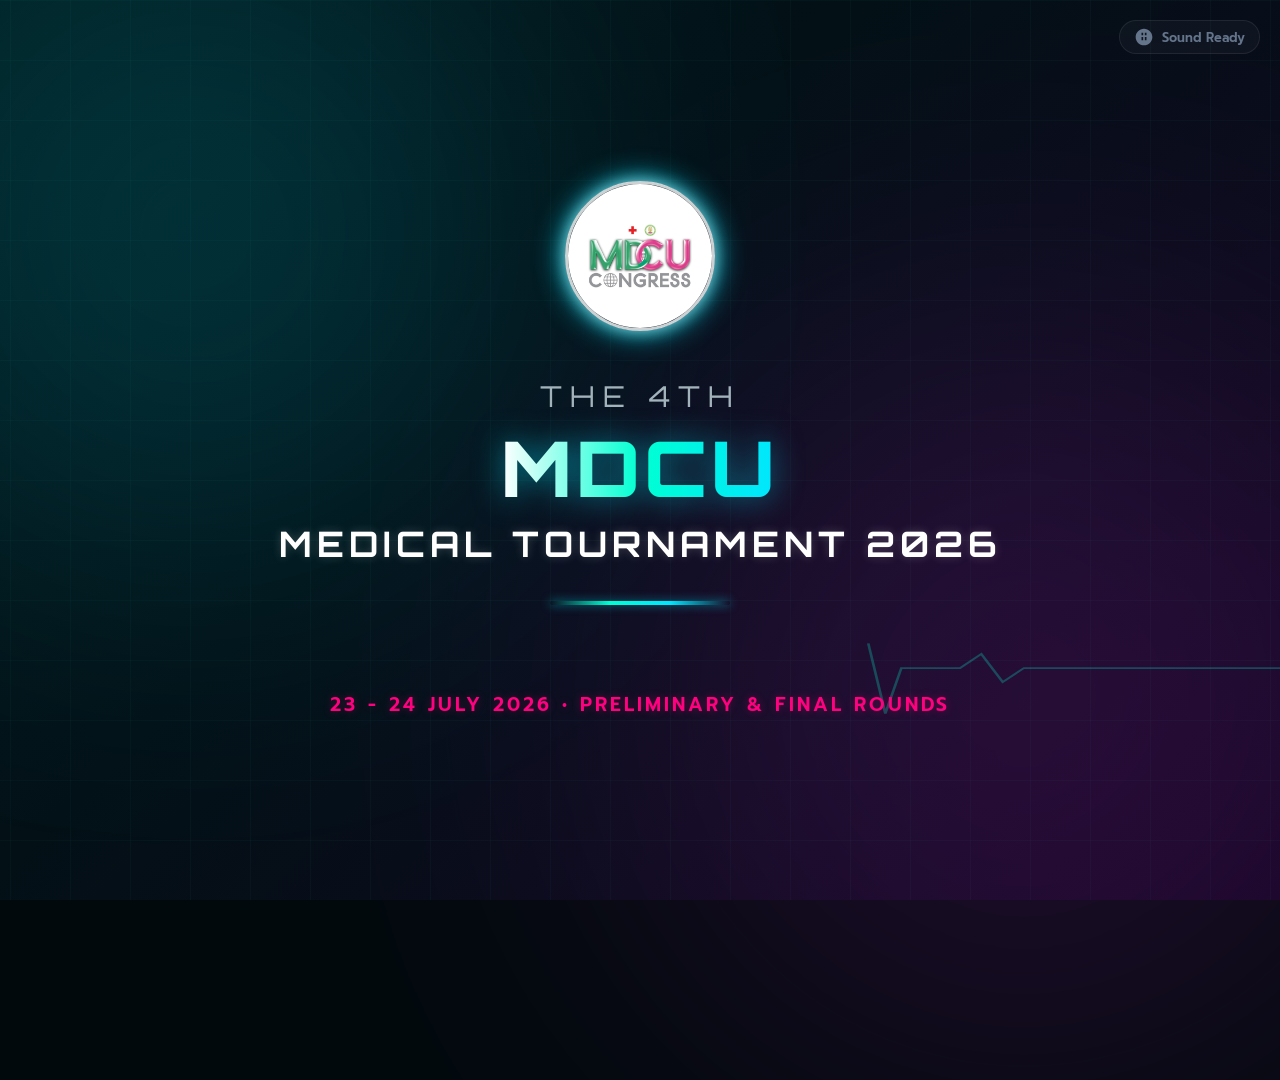
==== index.html @ 6e954a6b "feat: initial commit for MDCU Medical Tournament 2026 application - Added main application logic in " ====
<!DOCTYPE html>
<html lang="en">
<head>
  <meta charset="UTF-8">
  <meta name="viewport" content="width=device-width, initial-scale=1.0">
  <title>MDCU Medical Tournament 2026</title>
  <link rel="preconnect" href="https://fonts.googleapis.com">
  <link rel="preconnect" href="https://fonts.gstatic.com" crossorigin>
  <!-- Orbitron for futuristic numbers/headers, Prompt for clean readable Latin & Thai text -->
  <link href="https://fonts.googleapis.com/css2?family=Orbitron:wght@400;700;900&family=Prompt:wght@300;400;600;800&display=swap" rel="stylesheet">
  <link rel="stylesheet" href="styles.css">
</head>
<body>

  <!-- Background Decorative Grid and Glowing Orbs -->
  <div class="bg-decorations">
    <div class="grid-overlay"></div>
    <div class="glow-orb orb-cyan"></div>
    <div class="glow-orb orb-purple"></div>
  </div>

  <!-- SVG Heartbeat Line (ECG) Overlay -->
  <div class="heartbeat-container">
    <svg viewBox="0 0 1200 200" class="heartbeat-svg" preserveAspectRatio="none">
      <path class="heartbeat-path" d="M 0,100 L 300,100 L 320,80 L 340,120 L 360,100 L 400,100 L 410,30 L 430,170 L 450,100 L 500,100 L 510,85 L 520,115 L 530,100 L 800,100 L 810,40 L 830,165 L 845,100 L 900,100 L 920,80 L 940,120 L 960,100 L 1200,100" />
    </svg>
  </div>

  <!-- Main Views Container -->
  <main id="app-container">

    <!-- VIEW 1: HOMEPAGE -->
    <section id="view-home" class="view active">
      <div class="home-content">
        <div class="logo-wrapper">
          <img src="assets/images/congresslogo.jpg" alt="MDCU Congress Logo" class="congress-logo">
        </div>
        <h1 class="tournament-title">
          <span class="prefix">THE 4th</span>
          <span class="highlight">MDCU</span>
          <span class="suffix">MEDICAL TOURNAMENT 2026</span>
        </h1>
        <div class="pulse-line"></div>
        <p class="tournament-details">23 - 24 JULY 2026 • PRELIMINARY & FINAL ROUNDS</p>
      </div>
    </section>

    <!-- VIEW 2: COUNTDOWN TIMER -->
    <section id="view-countdown" class="view">
      <div class="countdown-content">
        <h2 class="view-header">PRELIMINARY ROUND</h2>
        <h3 class="view-subheader">TIME REMAINING</h3>
        
        <div class="timer-display-container">
          <!-- Circular Progress Ring -->
          <svg class="progress-ring" width="400" height="400">
            <circle class="progress-ring-bg" stroke="rgba(255, 255, 255, 0.08)" stroke-width="12" fill="rgba(2, 8, 14, 0.25)" r="180" cx="200" cy="200" />
            <circle class="progress-ring-bar" stroke="url(#cyan-gradient)" stroke-width="16" stroke-linecap="round" fill="transparent" r="180" cx="200" cy="200" />
            <defs>
              <linearGradient id="cyan-gradient" x1="0%" y1="0%" x2="100%" y2="100%">
                <stop offset="0%" stop-color="#00ffd2" />
                <stop offset="100%" stop-color="#00e5ff" />
              </linearGradient>
            </defs>
          </svg>
          <!-- Big Numbers -->
          <div class="timer-digits" id="timer-digits">15</div>
        </div>

        <div class="timer-status" id="timer-status">READY</div>
      </div>
    </section>

    <!-- VIEW 3: SCOREBOARD -->
    <section id="view-scoreboard" class="view">
      <div class="scoreboard-content">
        <h2 class="view-header">PRELIMINARY ROUND</h2>
        <h3 class="view-subheader">LEADERBOARD STANDINGS</h3>
        
        <div class="scoreboard-table-container">
          <table class="scoreboard-table">
            <thead>
              <tr>
                <th class="col-rank">Rank</th>
                <th class="col-team">Team Name</th>
                <th class="col-score">Score</th>
              </tr>
            </thead>
            <tbody id="scoreboard-rows">
              <!-- Dynamically populated rows -->
            </tbody>
          </table>
        </div>
        
        <div class="scoreboard-footer">
          <span class="live-indicator"><span class="live-dot"></span> Live Sheet Data</span>
          <span class="refresh-time" id="last-updated">Last updated: Just now</span>
        </div>
      </div>
    </section>

  </main>

  <!-- Interactive Audio Feedback Indicator (subtle visual indicator for Web Audio initialization) -->
  <div id="audio-indicator" class="audio-indicator-muted" title="Click to enable sound if blocked by browser">
    <svg viewBox="0 0 24 24" width="20" height="20" fill="currentColor">
      <path d="M12 2C6.48 2 2 6.48 2 12s4.48 10 10 10 10-4.48 10-10S17.52 2 12 2zm-1 14H9v-4h2v4zm0-6H9V7h2v3zm4 6h-2v-4h2v4zm0-6h-2V7h2v3z"/>
    </svg>
    <span>Sound Ready</span>
  </div>



  <script src="app.js"></script>
</body>
</html>
---- styles.css ----
/* -------------------------------------------------------------
 * MDCU Medical Tournament 2026 - Styling Guide & Themes
 * ------------------------------------------------------------- */

/* Design Variables */
:root {
  --bg-primary: #02090d;
  --bg-teal-dark: #021b1e;
  --bg-purple-dark: #110620;
  
  /* Accent Neon Colors */
  --neon-cyan: #00ffd2;
  --neon-cyan-glow: #00e5ff;
  --neon-purple: #c026d3;
  --neon-pink: #ff007f;
  --neon-green: #00ff66;
  
  /* Text colors */
  --text-main: #ffffff;
  --text-secondary: #a3b3bc;
  --text-muted: #64748b;
  
  /* Fonts */
  --font-main: 'Prompt', sans-serif;
  --font-title: 'Orbitron', sans-serif;
}

/* Reset & Base Rules */
* {
  box-sizing: border-box;
  margin: 0;
  padding: 0;
  user-select: none;
}

html, body {
  width: 100%;
  height: 100%;
  overflow: hidden;
  background-color: var(--bg-primary);
  color: var(--text-main);
  font-family: var(--font-main);
}

/* Fullscreen Background Decorations */
.bg-decorations {
  position: absolute;
  top: 0;
  left: 0;
  width: 100%;
  height: 100%;
  background: linear-gradient(135deg, var(--bg-teal-dark) 0%, #031016 40%, var(--bg-purple-dark) 100%);
  z-index: 1;
}

.grid-overlay {
  position: absolute;
  width: 100%;
  height: 100%;
  background-image: 
    linear-gradient(rgba(0, 255, 210, 0.03) 1px, transparent 1px),
    linear-gradient(90deg, rgba(0, 255, 210, 0.03) 1px, transparent 1px);
  background-size: 60px 60px;
  background-position: center center;
  z-index: 2;
}

.glow-orb {
  position: absolute;
  border-radius: 50%;
  filter: blur(150px);
  opacity: 0.15;
  z-index: 2;
  pointer-events: none;
}

.orb-cyan {
  width: 50vw;
  height: 50vw;
  background: var(--neon-cyan-glow);
  top: -10%;
  left: -10%;
  animation: orbFloat 25s infinite alternate ease-in-out;
}

.orb-purple {
  width: 60vw;
  height: 60vw;
  background: var(--neon-purple);
  bottom: -20%;
  right: -10%;
  animation: orbFloat 35s infinite alternate-reverse ease-in-out;
}

@keyframes orbFloat {
  0% { transform: translate(0, 0) scale(1); }
  100% { transform: translate(5%, 8%) scale(1.1); }
}

/* Heartbeat ECG Line Overlay */
.heartbeat-container {
  position: absolute;
  bottom: 18%;
  left: 0;
  width: 100%;
  height: 140px;
  z-index: 1;
  opacity: 0.25;
  pointer-events: none;
}

.heartbeat-svg {
  width: 100%;
  height: 100%;
}

.heartbeat-path {
  fill: none;
  stroke: var(--neon-cyan);
  stroke-width: 2.5;
  stroke-dasharray: 1200;
  stroke-dashoffset: 1200;
  animation: ecgStroke 8s linear infinite;
}

@keyframes ecgStroke {
  0% {
    stroke-dashoffset: 1200;
  }
  100% {
    stroke-dashoffset: -1200;
  }
}

/* Main Views Controller */
#app-container {
  position: relative;
  width: 100%;
  height: 100%;
  z-index: 10;
  display: flex;
  justify-content: center;
  align-items: center;
  padding: 40px;
}

/* Base View styling */
.view {
  position: absolute;
  width: 90%;
  max-width: 1280px;
  height: calc(100% - 120px);
  display: flex;
  flex-direction: column;
  justify-content: center;
  align-items: center;
  opacity: 0;
  pointer-events: none;
  transform: scale(0.95);
  transition: opacity 0.6s cubic-bezier(0.16, 1, 0.3, 1), transform 0.6s cubic-bezier(0.16, 1, 0.3, 1);
}

.view.active {
  opacity: 1;
  pointer-events: auto;
  transform: scale(1);
}

/* -------------------------------------------------------------
 * VIEW 1: HOMEPAGE
 * ------------------------------------------------------------- */
.home-content {
  text-align: center;
  display: flex;
  flex-direction: column;
  align-items: center;
  justify-content: center;
}

.logo-wrapper {
  margin-bottom: 30px;
  position: relative;
  display: inline-block;
  padding: 10px;
  border-radius: 50%;
  background: radial-gradient(circle, rgba(0, 255, 210, 0.15) 0%, transparent 70%);
}

.congress-logo {
  height: 150px;
  width: 150px;
  object-fit: cover;
  border-radius: 50%;
  border: 3px solid rgba(255, 255, 255, 0.8);
  box-shadow: 
    0 0 15px rgba(255, 255, 255, 0.5), 
    0 0 30px var(--neon-cyan-glow);
  animation: logoPulse 4s infinite alternate ease-in-out;
}

@keyframes logoPulse {
  0% { transform: scale(1); box-shadow: 0 0 15px rgba(255, 255, 255, 0.4), 0 0 25px rgba(0, 229, 255, 0.4); }
  100% { transform: scale(1.04); box-shadow: 0 0 25px rgba(255, 255, 255, 0.6), 0 0 45px rgba(0, 229, 255, 0.7); }
}

.tournament-title {
  font-family: var(--font-title);
  color: var(--text-main);
  text-transform: uppercase;
  margin-bottom: 20px;
  letter-spacing: 2px;
}

.tournament-title .prefix {
  display: block;
  font-size: 1.8rem;
  font-weight: 400;
  color: var(--text-secondary);
  letter-spacing: 8px;
}

.tournament-title .highlight {
  display: inline-block;
  font-size: 4.8rem;
  font-weight: 900;
  color: var(--text-main);
  background: linear-gradient(90deg, #ffffff, var(--neon-cyan), var(--neon-cyan-glow));
  -webkit-background-clip: text;
  -webkit-text-fill-color: transparent;
  filter: drop-shadow(0 0 15px rgba(0, 229, 255, 0.5));
  margin: 5px 0;
  letter-spacing: 4px;
}

.tournament-title .suffix {
  display: block;
  font-size: 2.2rem;
  font-weight: 700;
  color: #ffffff;
  letter-spacing: 5px;
  text-shadow: 0 0 10px rgba(255, 255, 255, 0.2);
}

.pulse-line {
  width: 180px;
  height: 4px;
  background: linear-gradient(90deg, transparent, var(--neon-cyan), var(--neon-cyan-glow), transparent);
  border-radius: 2px;
  margin: 15px 0 25px 0;
  box-shadow: 0 0 10px rgba(0, 229, 255, 0.5);
  animation: widthPulse 3s infinite ease-in-out;
}

@keyframes widthPulse {
  0%, 100% { width: 150px; opacity: 0.6; }
  50% { width: 250px; opacity: 1; }
}

.tournament-details {
  font-size: 1.2rem;
  font-weight: 600;
  color: var(--neon-pink);
  letter-spacing: 3px;
  text-transform: uppercase;
  text-shadow: 0 0 8px rgba(255, 0, 127, 0.3);
  margin-top: 60px;
  margin-bottom: 10px;
  position: relative;
  z-index: 5;
}

/* -------------------------------------------------------------
 * VIEW 2: COUNTDOWN TIMER
 * ------------------------------------------------------------- */
.countdown-content {
  text-align: center;
  display: flex;
  flex-direction: column;
  align-items: center;
  width: 100%;
}

.view-header {
  font-family: var(--font-title);
  font-size: 2.2rem;
  font-weight: 900;
  letter-spacing: 6px;
  background: linear-gradient(90deg, var(--neon-cyan), #fff);
  -webkit-background-clip: text;
  -webkit-text-fill-color: transparent;
  filter: drop-shadow(0 0 10px rgba(0, 255, 210, 0.3));
}

.view-subheader {
  font-size: 1rem;
  font-weight: 600;
  color: var(--text-secondary);
  letter-spacing: 5px;
  margin-top: 5px;
  margin-bottom: 40px;
  text-transform: uppercase;
}

.timer-display-container {
  position: relative;
  width: 400px;
  height: 400px;
  display: flex;
  justify-content: center;
  align-items: center;
  margin-bottom: 30px;
  border-radius: 50%;
  background: radial-gradient(circle, rgba(2, 8, 14, 0.45) 0%, rgba(2, 8, 14, 0.25) 65%, transparent 72%);
  backdrop-filter: blur(10px);
}

.progress-ring {
  position: absolute;
  top: 0;
  left: 0;
  transform: rotate(-90deg); /* Start progress at the top */
}

.progress-ring-bar {
  transition: stroke-dashoffset 0.1s linear;
  filter: drop-shadow(0 0 8px var(--neon-cyan-glow));
}

.timer-digits {
  font-family: var(--font-title);
  font-size: 8.5rem;
  font-weight: 900;
  color: #ffffff;
  z-index: 5;
  text-shadow: 
    0 0 20px rgba(255, 255, 255, 0.2),
    0 0 40px var(--neon-cyan-glow);
  transition: color 0.3s ease, text-shadow 0.3s ease;
}

/* States for countdown timer visual cues */
.timer-running .timer-digits {
  text-shadow: 
    0 0 25px rgba(255, 255, 255, 0.2),
    0 0 50px var(--neon-cyan-glow);
}

.timer-warning .timer-digits {
  color: var(--neon-pink);
  text-shadow: 
    0 0 25px rgba(255, 0, 127, 0.3),
    0 0 50px var(--neon-pink);
  animation: digitPanic 0.5s infinite alternate ease-in-out;
}

.timer-warning .progress-ring-bar {
  stroke: var(--neon-pink) !important;
  filter: drop-shadow(0 0 12px var(--neon-pink));
}

.timer-finished .timer-digits {
  color: #ff0033;
  text-shadow: 
    0 0 30px rgba(255, 0, 0, 0.4),
    0 0 60px #ff0033;
  animation: digitFlash 0.4s infinite alternate ease-in-out;
}

.timer-finished .progress-ring-bar {
  stroke: #ff0033 !important;
  filter: drop-shadow(0 0 15px #ff0033);
}

@keyframes digitPanic {
  0% { transform: scale(1); }
  100% { transform: scale(1.05); }
}

@keyframes digitFlash {
  0% { opacity: 0.3; transform: scale(1.05); }
  100% { opacity: 1; transform: scale(1.05); }
}

.timer-status {
  font-family: var(--font-title);
  font-size: 1.2rem;
  font-weight: 700;
  letter-spacing: 4px;
  color: var(--neon-cyan);
  background: rgba(0, 255, 210, 0.05);
  border: 1px solid rgba(0, 255, 210, 0.2);
  padding: 8px 30px;
  border-radius: 20px;
  text-transform: uppercase;
  transition: all 0.3s ease;
}

.timer-running .timer-status {
  color: var(--neon-green);
  background: rgba(0, 255, 102, 0.05);
  border-color: rgba(0, 255, 102, 0.2);
  box-shadow: 0 0 10px rgba(0, 255, 102, 0.1);
}

.timer-paused .timer-status {
  color: #eab308;
  background: rgba(234, 179, 8, 0.05);
  border-color: rgba(234, 179, 8, 0.2);
}

.timer-finished .timer-status {
  color: #ff0033;
  background: rgba(255, 0, 51, 0.08);
  border-color: rgba(255, 0, 51, 0.3);
  box-shadow: 0 0 15px rgba(255, 0, 51, 0.2);
}

/* -------------------------------------------------------------
 * VIEW 3: SCOREBOARD
 * ------------------------------------------------------------- */
.scoreboard-content {
  width: 100%;
  max-width: 900px;
  display: flex;
  flex-direction: column;
  align-items: center;
}

.scoreboard-table-container {
  width: 100%;
  background: rgba(5, 18, 25, 0.45);
  backdrop-filter: blur(15px);
  -webkit-backdrop-filter: blur(15px);
  border: 1px solid rgba(255, 255, 255, 0.06);
  border-radius: 16px;
  box-shadow: 0 20px 50px rgba(0, 0, 0, 0.4), inset 0 1px 0 rgba(255, 255, 255, 0.1);
  overflow: hidden;
  margin-bottom: 25px;
}

.scoreboard-table {
  width: 100%;
  border-collapse: collapse;
  text-align: left;
}

.scoreboard-table th {
  padding: 20px 30px;
  font-family: var(--font-title);
  font-size: 0.95rem;
  font-weight: 700;
  text-transform: uppercase;
  letter-spacing: 2px;
  color: var(--text-secondary);
  border-bottom: 2px solid rgba(255, 255, 255, 0.05);
  background: rgba(255, 255, 255, 0.02);
}

.scoreboard-table td {
  padding: 18px 30px;
  font-size: 1.15rem;
  font-weight: 500;
  border-bottom: 1px solid rgba(255, 255, 255, 0.03);
  transition: all 0.3s ease;
}

.scoreboard-table tbody tr {
  animation: slideInRow 0.5s cubic-bezier(0.16, 1, 0.3, 1) both;
}

@keyframes slideInRow {
  0% { transform: translateY(15px); opacity: 0; }
  100% { transform: translateY(0); opacity: 1; }
}

/* Stagger animations for rows using JS-added custom property */
.scoreboard-table tbody tr:hover {
  background: rgba(0, 255, 210, 0.03);
}

/* Specific column styles */
.col-rank {
  width: 15%;
  text-align: center;
  font-family: var(--font-title);
  font-weight: 700;
}

.col-team {
  width: 60%;
}

.col-score {
  width: 25%;
  text-align: right;
  font-family: var(--font-title);
  font-weight: 700;
  color: var(--neon-cyan);
}

/* Rank Glow styles */
tr.rank-1 {
  background: linear-gradient(90deg, rgba(234, 179, 8, 0.06) 0%, transparent 100%);
}
tr.rank-1 td {
  font-weight: 800;
}
tr.rank-1 .col-rank span {
  display: inline-block;
  padding: 4px 10px;
  background: #eab308;
  color: #000;
  border-radius: 4px;
  box-shadow: 0 0 10px rgba(234, 179, 8, 0.4);
}
tr.rank-1 .col-score {
  color: #eab308;
  text-shadow: 0 0 8px rgba(234, 179, 8, 0.3);
}

tr.rank-2 {
  background: linear-gradient(90deg, rgba(148, 163, 184, 0.06) 0%, transparent 100%);
}
tr.rank-2 .col-rank span {
  display: inline-block;
  padding: 4px 10px;
  background: #94a3b8;
  color: #000;
  border-radius: 4px;
  box-shadow: 0 0 10px rgba(148, 163, 184, 0.3);
}
tr.rank-2 .col-score {
  color: #cbd5e1;
}

tr.rank-3 {
  background: linear-gradient(90deg, rgba(180, 83, 9, 0.06) 0%, transparent 100%);
}
tr.rank-3 .col-rank span {
  display: inline-block;
  padding: 4px 10px;
  background: #b45309;
  color: #fff;
  border-radius: 4px;
  box-shadow: 0 0 10px rgba(180, 83, 9, 0.3);
}
tr.rank-3 .col-score {
  color: #d97706;
}

.scoreboard-footer {
  width: 100%;
  display: flex;
  justify-content: space-between;
  align-items: center;
  padding: 0 10px;
  color: var(--text-secondary);
  font-size: 0.9rem;
}

.live-indicator {
  display: flex;
  align-items: center;
  gap: 8px;
  font-weight: 600;
}

.live-dot {
  width: 8px;
  height: 8px;
  background-color: var(--neon-green);
  border-radius: 50%;
  box-shadow: 0 0 8px var(--neon-green);
  animation: pulseDot 1.5s infinite ease-in-out;
}

@keyframes pulseDot {
  0%, 100% { opacity: 0.4; transform: scale(0.9); }
  50% { opacity: 1; transform: scale(1.1); }
}

.refresh-time {
  color: var(--text-muted);
}



/* -------------------------------------------------------------
 * INTERACTIVE AUDIO INDICATOR
 * ------------------------------------------------------------- */
#audio-indicator {
  position: absolute;
  top: 20px;
  right: 20px;
  display: flex;
  align-items: center;
  gap: 8px;
  background: rgba(255, 255, 255, 0.03);
  border: 1px solid rgba(255, 255, 255, 0.08);
  border-radius: 20px;
  padding: 6px 14px;
  font-size: 0.8rem;
  font-weight: 600;
  z-index: 100;
  cursor: pointer;
  transition: all 0.3s ease;
}

.audio-indicator-muted {
  color: var(--text-muted);
}

.audio-indicator-active {
  color: var(--neon-green);
  border-color: rgba(0, 255, 102, 0.2);
  background: rgba(0, 255, 102, 0.03);
  box-shadow: 0 0 10px rgba(0, 255, 102, 0.05);
}

#audio-indicator:hover {
  background: rgba(255, 255, 255, 0.08);
}
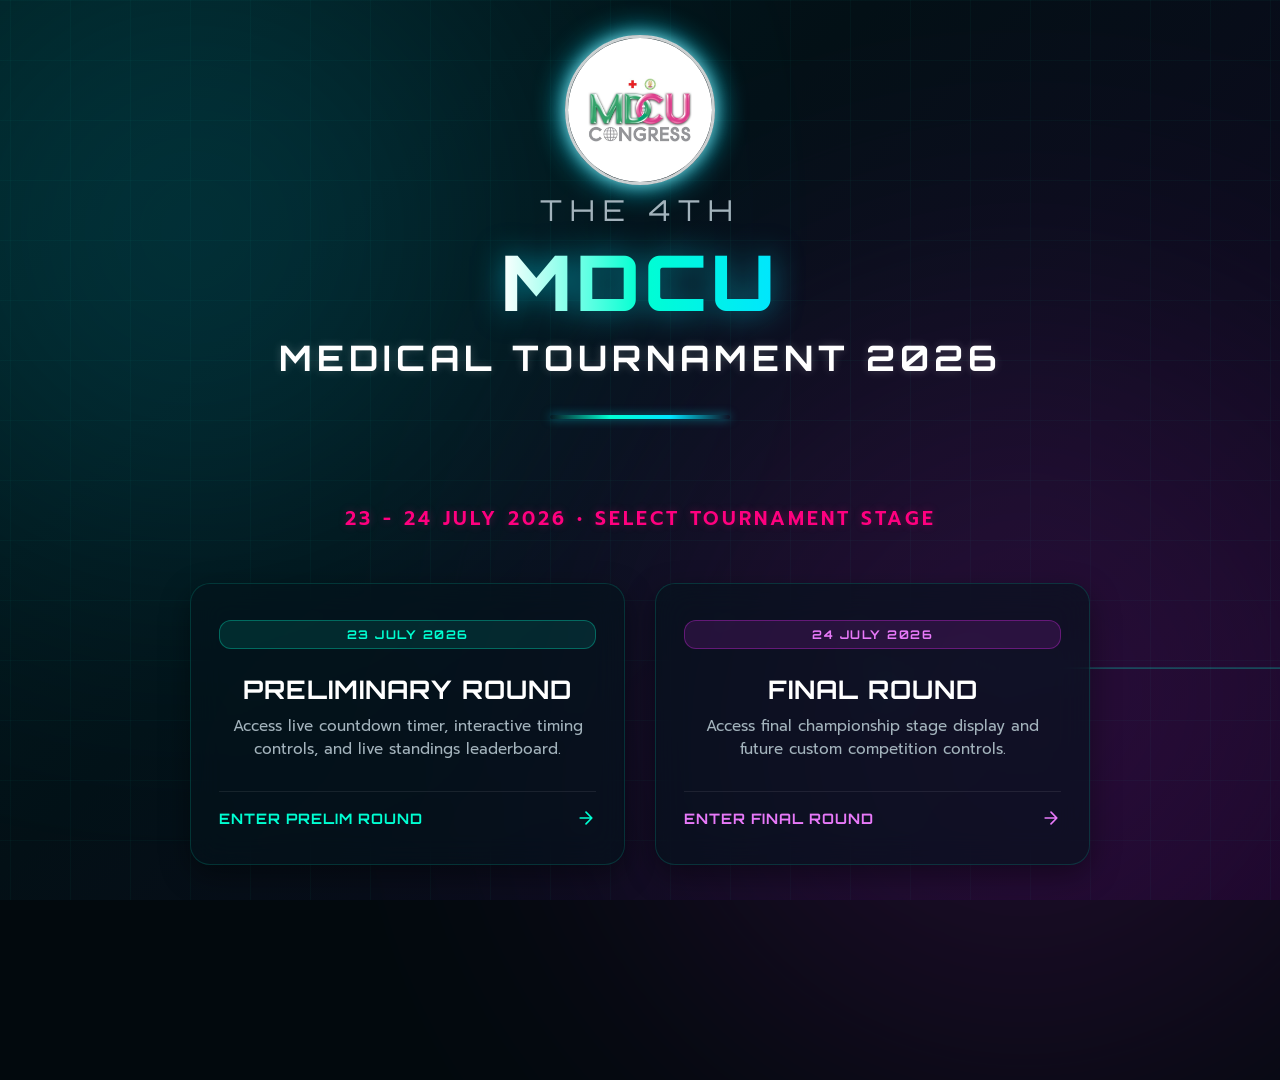
==== commit 4c6a5e2e: "Refactor index.html to enhance homepage layout and navigation; add prelim.html for preliminary round" ====
--- a/index.html
+++ b/index.html
@@ -6,7 +6,6 @@
   <title>MDCU Medical Tournament 2026</title>
   <link rel="preconnect" href="https://fonts.googleapis.com">
   <link rel="preconnect" href="https://fonts.gstatic.com" crossorigin>
-  <!-- Orbitron for futuristic numbers/headers, Prompt for clean readable Latin & Thai text -->
   <link href="https://fonts.googleapis.com/css2?family=Orbitron:wght@400;700;900&family=Prompt:wght@300;400;600;800&display=swap" rel="stylesheet">
   <link rel="stylesheet" href="styles.css">
 </head>
@@ -29,7 +28,7 @@
   <!-- Main Views Container -->
   <main id="app-container">
 
-    <!-- VIEW 1: HOMEPAGE -->
+    <!-- HOMEPAGE PORTAL -->
     <section id="view-home" class="view active">
       <div class="home-content">
         <div class="logo-wrapper">
@@ -41,76 +40,47 @@
           <span class="suffix">MEDICAL TOURNAMENT 2026</span>
         </h1>
         <div class="pulse-line"></div>
-        <p class="tournament-details">23 - 24 JULY 2026 • PRELIMINARY & FINAL ROUNDS</p>
-      </div>
-    </section>
+        <p class="tournament-details">23 - 24 JULY 2026 • SELECT TOURNAMENT STAGE</p>
 
-    <!-- VIEW 2: COUNTDOWN TIMER -->
-    <section id="view-countdown" class="view">
-      <div class="countdown-content">
-        <h2 class="view-header">PRELIMINARY ROUND</h2>
-        <h3 class="view-subheader">TIME REMAINING</h3>
-        
-        <div class="timer-display-container">
-          <!-- Circular Progress Ring -->
-          <svg class="progress-ring" width="400" height="400">
-            <circle class="progress-ring-bg" stroke="rgba(255, 255, 255, 0.08)" stroke-width="12" fill="rgba(2, 8, 14, 0.25)" r="180" cx="200" cy="200" />
-            <circle class="progress-ring-bar" stroke="url(#cyan-gradient)" stroke-width="16" stroke-linecap="round" fill="transparent" r="180" cx="200" cy="200" />
-            <defs>
-              <linearGradient id="cyan-gradient" x1="0%" y1="0%" x2="100%" y2="100%">
-                <stop offset="0%" stop-color="#00ffd2" />
-                <stop offset="100%" stop-color="#00e5ff" />
-              </linearGradient>
-            </defs>
-          </svg>
-          <!-- Big Numbers -->
-          <div class="timer-digits" id="timer-digits">15</div>
+        <!-- Round Selection Cards -->
+        <div class="portal-nav-container">
+          
+          <!-- Preliminary Round Card -->
+          <a href="prelim.html" class="portal-card prelim-card">
+            <div>
+              <div class="portal-badge">23 JULY 2026</div>
+              <h2 class="portal-title">PRELIMINARY ROUND</h2>
+              <p class="portal-desc">Access live countdown timer, interactive timing controls, and live standings leaderboard.</p>
+            </div>
+            <div class="portal-action">
+              <span>ENTER PRELIM ROUND</span>
+              <svg width="20" height="20" viewBox="0 0 24 24" fill="none" stroke="currentColor" stroke-width="2" stroke-linecap="round" stroke-linejoin="round">
+                <path d="M5 12h14M12 5l7 7-7 7"/>
+              </svg>
+            </div>
+          </a>
+
+          <!-- Final Round Card -->
+          <a href="final.html" class="portal-card final-card">
+            <div>
+              <div class="portal-badge">24 JULY 2026</div>
+              <h2 class="portal-title">FINAL ROUND</h2>
+              <p class="portal-desc">Access final championship stage display and future custom competition controls.</p>
+            </div>
+            <div class="portal-action">
+              <span>ENTER FINAL ROUND</span>
+              <svg width="20" height="20" viewBox="0 0 24 24" fill="none" stroke="currentColor" stroke-width="2" stroke-linecap="round" stroke-linejoin="round">
+                <path d="M5 12h14M12 5l7 7-7 7"/>
+              </svg>
+            </div>
+          </a>
+
         </div>
 
-        <div class="timer-status" id="timer-status">READY</div>
-      </div>
-    </section>
-
-    <!-- VIEW 3: SCOREBOARD -->
-    <section id="view-scoreboard" class="view">
-      <div class="scoreboard-content">
-        <h2 class="view-header">PRELIMINARY ROUND</h2>
-        <h3 class="view-subheader">LEADERBOARD STANDINGS</h3>
-        
-        <div class="scoreboard-table-container">
-          <table class="scoreboard-table">
-            <thead>
-              <tr>
-                <th class="col-rank">Rank</th>
-                <th class="col-team">Team Name</th>
-                <th class="col-score">Score</th>
-              </tr>
-            </thead>
-            <tbody id="scoreboard-rows">
-              <!-- Dynamically populated rows -->
-            </tbody>
-          </table>
-        </div>
-        
-        <div class="scoreboard-footer">
-          <span class="live-indicator"><span class="live-dot"></span> Live Sheet Data</span>
-          <span class="refresh-time" id="last-updated">Last updated: Just now</span>
-        </div>
       </div>
     </section>
 
   </main>
 
-  <!-- Interactive Audio Feedback Indicator (subtle visual indicator for Web Audio initialization) -->
-  <div id="audio-indicator" class="audio-indicator-muted" title="Click to enable sound if blocked by browser">
-    <svg viewBox="0 0 24 24" width="20" height="20" fill="currentColor">
-      <path d="M12 2C6.48 2 2 6.48 2 12s4.48 10 10 10 10-4.48 10-10S17.52 2 12 2zm-1 14H9v-4h2v4zm0-6H9V7h2v3zm4 6h-2v-4h2v4zm0-6h-2V7h2v3z"/>
-    </svg>
-    <span>Sound Ready</span>
-  </div>
-
-
-
-  <script src="app.js"></script>
 </body>
 </html>
--- a/styles.css
+++ b/styles.css
@@ -177,13 +177,245 @@
   justify-content: center;
 }
 
-.logo-wrapper {
-  margin-bottom: 30px;
+.logo-wrapper.secret-trigger {
+  cursor: pointer;
+  transition: transform 0.3s ease;
+}
+
+.logo-wrapper.secret-trigger:hover {
+  transform: scale(1.03);
+}
+
+/* -------------------------------------------------------------
+ * JEOPARDY BOARD STYLING (FINAL ROUND)
+ * ------------------------------------------------------------- */
+.jeopardy-container {
+  width: 100%;
+  max-width: 1200px;
+  display: flex;
+  flex-direction: column;
+  align-items: center;
+  margin: 0 auto;
+}
+
+.jeopardy-header {
+  text-align: center;
+  margin-bottom: 25px;
+}
+
+.jeopardy-badge {
+  display: inline-block;
+  font-family: var(--font-title);
+  font-size: 0.8rem;
+  font-weight: 700;
+  letter-spacing: 2px;
+  color: var(--neon-pink);
+  background: rgba(255, 0, 127, 0.1);
+  border: 1px solid rgba(255, 0, 127, 0.3);
+  padding: 6px 18px;
+  border-radius: 20px;
+  margin-bottom: 10px;
+  text-transform: uppercase;
+  box-shadow: 0 0 15px rgba(255, 0, 127, 0.15);
+}
+
+.jeopardy-grid {
+  display: grid;
+  grid-template-columns: repeat(3, 1fr);
+  gap: 20px;
+  width: 100%;
+}
+
+.jeopardy-column {
+  display: flex;
+  flex-direction: column;
+  gap: 15px;
+}
+
+/* Topic Category Header Card */
+.topic-card {
+  background: linear-gradient(135deg, rgba(6, 25, 38, 0.85) 0%, rgba(17, 6, 32, 0.85) 100%);
+  border: 1px solid rgba(0, 255, 210, 0.3);
+  border-radius: 16px;
+  padding: 20px 15px;
+  text-align: center;
+  backdrop-filter: blur(12px);
+  box-shadow: 0 10px 25px rgba(0, 0, 0, 0.4), inset 0 1px 0 rgba(255, 255, 255, 0.1);
   position: relative;
-  display: inline-block;
-  padding: 10px;
+  overflow: hidden;
+}
+
+.topic-card::before {
+  content: '';
+  position: absolute;
+  top: 0;
+  left: 0;
+  width: 100%;
+  height: 3px;
+  background: linear-gradient(90deg, var(--neon-cyan), var(--neon-purple));
+}
+
+.topic-icon {
+  width: 40px;
+  height: 40px;
+  margin: 0 auto 10px auto;
   border-radius: 50%;
-  background: radial-gradient(circle, rgba(0, 255, 210, 0.15) 0%, transparent 70%);
+  background: rgba(0, 255, 210, 0.1);
+  display: flex;
+  align-items: center;
+  justify-content: center;
+  color: var(--neon-cyan);
+}
+
+.topic-card:nth-child(2) .topic-icon {
+  background: rgba(192, 38, 211, 0.1);
+  color: var(--neon-purple);
+}
+
+.topic-card:nth-child(3) .topic-icon {
+  background: rgba(255, 0, 127, 0.1);
+  color: var(--neon-pink);
+}
+
+.topic-title {
+  font-family: var(--font-title);
+  font-size: 1.15rem;
+  font-weight: 700;
+  letter-spacing: 1px;
+  color: #ffffff;
+  text-transform: uppercase;
+  text-shadow: 0 0 10px rgba(0, 255, 210, 0.3);
+}
+
+/* Question Tile Cards - Default (Unclicked / Active State) */
+.jeopardy-card {
+  background: linear-gradient(135deg, rgba(6, 28, 42, 0.85) 0%, rgba(18, 8, 36, 0.85) 100%);
+  border: 1px solid rgba(0, 255, 210, 0.35);
+  border-radius: 14px;
+  padding: 18px 16px;
+  display: flex;
+  flex-direction: column;
+  align-items: center;
+  justify-content: center;
+  cursor: pointer;
+  position: relative;
+  overflow: hidden;
+  backdrop-filter: blur(12px);
+  box-shadow: 0 8px 25px rgba(0, 0, 0, 0.4), 0 0 12px rgba(0, 255, 210, 0.12);
+  transition: all 0.35s cubic-bezier(0.2, 0.8, 0.2, 1);
+  min-height: 105px;
+}
+
+.jeopardy-card::after {
+  content: '';
+  position: absolute;
+  top: 0;
+  left: 0;
+  width: 100%;
+  height: 100%;
+  background: linear-gradient(135deg, rgba(255, 255, 255, 0.08) 0%, transparent 100%);
+  pointer-events: none;
+}
+
+/* Hover state for active (unclicked) cards */
+.jeopardy-card:not(.clicked):hover {
+  transform: translateY(-5px) scale(1.03);
+  background: linear-gradient(135deg, rgba(8, 38, 56, 0.95) 0%, rgba(28, 12, 52, 0.95) 100%);
+  border-color: var(--neon-cyan);
+  box-shadow: 0 15px 35px rgba(0, 255, 210, 0.35), 0 0 20px rgba(0, 255, 210, 0.2);
+}
+
+.jeopardy-card:not(.clicked):active {
+  transform: translateY(0) scale(0.98);
+  box-shadow: 0 4px 15px rgba(0, 255, 210, 0.4);
+}
+
+/* Spent / Clicked Question Tile styling (Dimmed / Spent State) */
+.jeopardy-card.clicked {
+  opacity: 0.35;
+  background: rgba(2, 8, 14, 0.35) !important;
+  border-color: rgba(255, 255, 255, 0.06) !important;
+  box-shadow: none !important;
+  transform: none !important;
+}
+
+.jeopardy-card.clicked .card-score-value {
+  color: var(--text-muted) !important;
+  text-shadow: none !important;
+}
+
+.jeopardy-card.clicked .card-item-tag {
+  color: var(--text-muted) !important;
+  border-color: rgba(255, 255, 255, 0.1) !important;
+  background: rgba(255, 255, 255, 0.03) !important;
+}
+
+.jeopardy-card.clicked .card-topic-label {
+  color: var(--text-muted) !important;
+}
+
+.card-item-tag {
+  font-family: var(--font-title);
+  font-size: 0.72rem;
+  font-weight: 700;
+  letter-spacing: 1.5px;
+  color: var(--neon-cyan);
+  background: rgba(0, 255, 210, 0.08);
+  border: 1px solid rgba(0, 255, 210, 0.25);
+  padding: 3px 10px;
+  border-radius: 10px;
+  margin-bottom: 6px;
+  text-transform: uppercase;
+}
+
+.card-score-value {
+  font-family: var(--font-title);
+  font-size: 2.3rem;
+  font-weight: 900;
+  color: #ffffff;
+  letter-spacing: 1px;
+  text-shadow: 0 0 15px rgba(0, 255, 210, 0.6);
+  margin: 2px 0;
+  transition: all 0.3s ease;
+}
+
+.card-topic-label {
+  font-family: var(--font-main);
+  font-size: 0.82rem;
+  font-weight: 600;
+  color: var(--text-secondary);
+  letter-spacing: 0.5px;
+  text-transform: uppercase;
+  text-align: center;
+  margin-top: 2px;
+}
+
+/* Score-tier specific neon styling for unclicked cards */
+.jeopardy-card[data-score="100"]:not(.clicked) .card-score-value {
+  color: var(--neon-cyan);
+  text-shadow: 0 0 15px rgba(0, 255, 210, 0.5);
+}
+
+.jeopardy-card[data-score="200"]:not(.clicked) .card-score-value {
+  color: #38bdf8;
+  text-shadow: 0 0 15px rgba(56, 189, 248, 0.5);
+}
+
+.jeopardy-card[data-score="200"]:not(.clicked) .card-item-tag {
+  color: #38bdf8;
+  border-color: rgba(56, 189, 248, 0.3);
+  background: rgba(56, 189, 248, 0.08);
+}
+
+.jeopardy-card[data-score="250"]:not(.clicked) .card-score-value {
+  color: #e879f9;
+  text-shadow: 0 0 18px rgba(232, 121, 249, 0.6);
+}
+
+.jeopardy-card[data-score="250"]:not(.clicked) .card-item-tag {
+  color: #e879f9;
+  border-color: rgba(232, 121, 249, 0.35);
+  background: rgba(232, 121, 249, 0.1);
 }
 
 .congress-logo {
@@ -620,3 +852,695 @@
 #audio-indicator:hover {
   background: rgba(255, 255, 255, 0.08);
 }
+
+/* -------------------------------------------------------------
+ * NAVIGATION & ROUND PORTALS
+ * ------------------------------------------------------------- */
+
+/* Back to Home Navigation Button */
+.nav-back-home {
+  position: absolute;
+  top: 20px;
+  left: 20px;
+  display: flex;
+  align-items: center;
+  gap: 8px;
+  background: rgba(255, 255, 255, 0.03);
+  border: 1px solid rgba(255, 255, 255, 0.1);
+  border-radius: 20px;
+  padding: 8px 18px;
+  color: var(--text-secondary);
+  text-decoration: none;
+  font-size: 0.85rem;
+  font-weight: 600;
+  letter-spacing: 0.5px;
+  z-index: 100;
+  backdrop-filter: blur(10px);
+  transition: all 0.3s cubic-bezier(0.4, 0, 0.2, 1);
+}
+
+.nav-back-home:hover {
+  color: var(--neon-cyan);
+  border-color: var(--neon-cyan);
+  box-shadow: 0 0 15px rgba(0, 255, 210, 0.2);
+  transform: translateX(-3px);
+}
+
+.nav-back-home svg {
+  transition: transform 0.3s ease;
+}
+
+.nav-back-home:hover svg {
+  transform: translateX(-3px);
+}
+
+/* Portal Navigation Layout on index.html */
+.portal-nav-container {
+  display: flex;
+  flex-direction: row;
+  justify-content: center;
+  align-items: stretch;
+  gap: 30px;
+  margin-top: 40px;
+  width: 100%;
+  max-width: 900px;
+}
+
+.portal-card {
+  flex: 1;
+  display: flex;
+  flex-direction: column;
+  justify-content: space-between;
+  background: rgba(4, 19, 28, 0.6);
+  border: 1px solid rgba(0, 255, 210, 0.15);
+  border-radius: 20px;
+  padding: 36px 28px;
+  text-decoration: none;
+  color: var(--text-main);
+  position: relative;
+  overflow: hidden;
+  backdrop-filter: blur(16px);
+  transition: all 0.4s cubic-bezier(0.4, 0, 0.2, 1);
+  box-shadow: 0 10px 30px rgba(0, 0, 0, 0.4);
+}
+
+.portal-card::before {
+  content: '';
+  position: absolute;
+  top: 0;
+  left: -100%;
+  width: 100%;
+  height: 100%;
+  background: linear-gradient(90deg, transparent, rgba(255, 255, 255, 0.05), transparent);
+  transition: left 0.7s ease;
+}
+
+.portal-card:hover::before {
+  left: 100%;
+}
+
+.portal-card:hover {
+  transform: translateY(-8px) scale(1.02);
+  border-color: var(--neon-cyan);
+  box-shadow: 0 20px 40px rgba(0, 255, 210, 0.15), 0 0 20px rgba(0, 255, 210, 0.1);
+}
+
+.portal-card.final-card:hover {
+  border-color: var(--neon-purple);
+  box-shadow: 0 20px 40px rgba(192, 38, 211, 0.2), 0 0 20px rgba(192, 38, 211, 0.15);
+}
+
+.portal-badge {
+  align-self: flex-start;
+  font-family: var(--font-title);
+  font-size: 0.75rem;
+  font-weight: 700;
+  letter-spacing: 1.5px;
+  padding: 6px 14px;
+  border-radius: 12px;
+  text-transform: uppercase;
+  background: rgba(0, 255, 210, 0.1);
+  color: var(--neon-cyan);
+  border: 1px solid rgba(0, 255, 210, 0.3);
+  margin-bottom: 24px;
+}
+
+.portal-card.final-card .portal-badge {
+  background: rgba(192, 38, 211, 0.15);
+  color: #e879f9;
+  border-color: rgba(192, 38, 211, 0.4);
+}
+
+.portal-title {
+  font-family: var(--font-title);
+  font-size: 1.6rem;
+  font-weight: 700;
+  letter-spacing: 1px;
+  margin-bottom: 10px;
+  color: #ffffff;
+}
+
+.portal-desc {
+  font-size: 0.95rem;
+  color: var(--text-secondary);
+  line-height: 1.5;
+  margin-bottom: 30px;
+}
+
+.portal-action {
+  display: flex;
+  align-items: center;
+  justify-content: space-between;
+  font-family: var(--font-title);
+  font-size: 0.9rem;
+  font-weight: 700;
+  letter-spacing: 1px;
+  color: var(--neon-cyan);
+  padding-top: 16px;
+  border-top: 1px solid rgba(255, 255, 255, 0.08);
+}
+
+.portal-card.final-card .portal-action {
+  color: #e879f9;
+}
+
+.portal-action svg {
+  transition: transform 0.3s ease;
+}
+
+.portal-card:hover .portal-action svg {
+  transform: translateX(6px);
+}
+
+/* Final Round Placeholder Styling */
+.final-placeholder-container {
+  display: flex;
+  flex-direction: column;
+  align-items: center;
+  justify-content: center;
+  text-align: center;
+  max-width: 650px;
+  margin: 0 auto;
+  padding: 40px 30px;
+  background: rgba(17, 6, 32, 0.4);
+  border: 1px solid rgba(192, 38, 211, 0.2);
+  border-radius: 24px;
+  backdrop-filter: blur(12px);
+  box-shadow: 0 15px 35px rgba(0, 0, 0, 0.3);
+}
+
+.final-icon-glow {
+  width: 70px;
+  height: 70px;
+  border-radius: 50%;
+  background: rgba(192, 38, 211, 0.15);
+  border: 1px solid rgba(192, 38, 211, 0.3);
+  display: flex;
+  align-items: center;
+  justify-content: center;
+  margin-bottom: 20px;
+  color: #e879f9;
+  box-shadow: 0 0 25px rgba(192, 38, 211, 0.25);
+}
+
+.final-notice-title {
+  font-family: var(--font-title);
+  font-size: 1.4rem;
+  letter-spacing: 1px;
+  color: #ffffff;
+  margin-bottom: 12px;
+}
+
+.final-notice-desc {
+  color: var(--text-secondary);
+  font-size: 1rem;
+  line-height: 1.6;
+}
+
+/* -------------------------------------------------------------
+ * JEOPARDY BOARD STYLING (FINAL ROUND)
+ * ------------------------------------------------------------- */
+.jeopardy-container {
+  width: 100%;
+  max-width: 1200px;
+  display: flex;
+  flex-direction: column;
+  align-items: center;
+  margin: 0 auto;
+}
+
+.jeopardy-header {
+  text-align: center;
+  margin-bottom: 25px;
+}
+
+.jeopardy-badge {
+  display: inline-block;
+  font-family: var(--font-title);
+  font-size: 0.8rem;
+  font-weight: 700;
+  letter-spacing: 2px;
+  color: var(--neon-pink);
+  background: rgba(255, 0, 127, 0.1);
+  border: 1px solid rgba(255, 0, 127, 0.3);
+  padding: 6px 18px;
+  border-radius: 20px;
+  margin-bottom: 10px;
+  text-transform: uppercase;
+  box-shadow: 0 0 15px rgba(255, 0, 127, 0.15);
+}
+
+.jeopardy-grid {
+  display: grid;
+  grid-template-columns: repeat(3, 1fr);
+  gap: 20px;
+  width: 100%;
+}
+
+.jeopardy-column {
+  display: flex;
+  flex-direction: column;
+  gap: 15px;
+}
+
+/* Topic Category Header Card */
+.topic-card {
+  background: linear-gradient(135deg, rgba(6, 25, 38, 0.85) 0%, rgba(17, 6, 32, 0.85) 100%);
+  border: 1px solid rgba(0, 255, 210, 0.3);
+  border-radius: 16px;
+  padding: 20px 15px;
+  text-align: center;
+  backdrop-filter: blur(12px);
+  box-shadow: 0 10px 25px rgba(0, 0, 0, 0.4), inset 0 1px 0 rgba(255, 255, 255, 0.1);
+  position: relative;
+  overflow: hidden;
+}
+
+.topic-card::before {
+  content: '';
+  position: absolute;
+  top: 0;
+  left: 0;
+  width: 100%;
+  height: 3px;
+  background: linear-gradient(90deg, var(--neon-cyan), var(--neon-purple));
+}
+
+.topic-icon {
+  width: 40px;
+  height: 40px;
+  margin: 0 auto 10px auto;
+  border-radius: 50%;
+  background: rgba(0, 255, 210, 0.1);
+  display: flex;
+  align-items: center;
+  justify-content: center;
+  color: var(--neon-cyan);
+}
+
+.topic-card:nth-child(2) .topic-icon {
+  background: rgba(192, 38, 211, 0.1);
+  color: var(--neon-purple);
+}
+
+.topic-card:nth-child(3) .topic-icon {
+  background: rgba(255, 0, 127, 0.1);
+  color: var(--neon-pink);
+}
+
+.topic-title {
+  font-family: var(--font-title);
+  font-size: 1.15rem;
+  font-weight: 700;
+  letter-spacing: 1px;
+  color: #ffffff;
+  text-transform: uppercase;
+  text-shadow: 0 0 10px rgba(0, 255, 210, 0.3);
+}
+
+/* Question Tile Cards */
+.jeopardy-card {
+  background: rgba(4, 18, 28, 0.65);
+  border: 1px solid rgba(255, 255, 255, 0.1);
+  border-radius: 14px;
+  padding: 18px 16px;
+  display: flex;
+  flex-direction: column;
+  align-items: center;
+  justify-content: center;
+  cursor: pointer;
+  position: relative;
+  overflow: hidden;
+  backdrop-filter: blur(10px);
+  transition: all 0.3s cubic-bezier(0.2, 0.8, 0.2, 1);
+  min-height: 105px;
+}
+
+.jeopardy-card::after {
+  content: '';
+  position: absolute;
+  top: 0;
+  left: 0;
+  width: 100%;
+  height: 100%;
+  background: linear-gradient(135deg, rgba(255, 255, 255, 0.05) 0%, transparent 100%);
+  pointer-events: none;
+}
+
+.jeopardy-card:hover {
+  transform: translateY(-4px) scale(1.02);
+  background: rgba(8, 32, 48, 0.85);
+  border-color: var(--neon-cyan);
+  box-shadow: 0 12px 30px rgba(0, 255, 210, 0.25), 0 0 15px rgba(0, 255, 210, 0.15);
+}
+
+.jeopardy-card:active {
+  transform: translateY(0) scale(0.98);
+  box-shadow: 0 4px 15px rgba(0, 255, 210, 0.4);
+}
+
+/* Visited / Clicked card styling */
+.jeopardy-card.clicked {
+  border-color: rgba(0, 255, 210, 0.6);
+  background: rgba(0, 255, 210, 0.08);
+  animation: cardPulse 0.4s cubic-bezier(0.2, 0.8, 0.2, 1);
+}
+
+@keyframes cardPulse {
+  0% { transform: scale(1); box-shadow: 0 0 0 0 rgba(0, 255, 210, 0.7); }
+  50% { transform: scale(1.04); box-shadow: 0 0 25px 5px rgba(0, 255, 210, 0.4); }
+  100% { transform: scale(1); }
+}
+
+.card-item-tag {
+  font-family: var(--font-title);
+  font-size: 0.72rem;
+  font-weight: 700;
+  letter-spacing: 1.5px;
+  color: var(--neon-cyan);
+  background: rgba(0, 255, 210, 0.08);
+  border: 1px solid rgba(0, 255, 210, 0.25);
+  padding: 3px 10px;
+  border-radius: 10px;
+  margin-bottom: 6px;
+  text-transform: uppercase;
+}
+
+.card-score-value {
+  font-family: var(--font-title);
+  font-size: 2.3rem;
+  font-weight: 900;
+  color: #ffffff;
+  letter-spacing: 1px;
+  text-shadow: 0 0 15px rgba(0, 255, 210, 0.6);
+  margin: 2px 0;
+  transition: all 0.3s ease;
+}
+
+.card-topic-label {
+  font-family: var(--font-main);
+  font-size: 0.82rem;
+  font-weight: 600;
+  color: var(--text-secondary);
+  letter-spacing: 0.5px;
+  text-transform: uppercase;
+  text-align: center;
+  margin-top: 2px;
+}
+
+/* Score-tier specific neon styling */
+.jeopardy-card[data-score="100"] .card-score-value {
+  color: var(--neon-cyan);
+  text-shadow: 0 0 15px rgba(0, 255, 210, 0.5);
+}
+
+.jeopardy-card[data-score="200"] .card-score-value {
+  color: #38bdf8;
+  text-shadow: 0 0 15px rgba(56, 189, 248, 0.5);
+}
+
+.jeopardy-card[data-score="200"] .card-item-tag {
+  color: #38bdf8;
+  border-color: rgba(56, 189, 248, 0.3);
+  background: rgba(56, 189, 248, 0.08);
+}
+
+.jeopardy-card[data-score="250"] .card-score-value {
+  color: #e879f9;
+  text-shadow: 0 0 18px rgba(232, 121, 249, 0.6);
+}
+
+.jeopardy-card[data-score="250"] .card-item-tag {
+  color: #e879f9;
+  border-color: rgba(232, 121, 249, 0.35);
+  background: rgba(232, 121, 249, 0.1);
+}
+
+@media (max-width: 900px) {
+  .jeopardy-grid {
+    grid-template-columns: 1fr;
+    gap: 25px;
+  }
+}
+
+/* -------------------------------------------------------------
+ * QUESTION DETAIL MODAL & 10s TIMER
+ * ------------------------------------------------------------- */
+.modal-question-container {
+  width: 100%;
+  max-width: 1240px;
+  background: rgba(4, 18, 28, 0.75);
+  border: 1px solid rgba(0, 255, 210, 0.25);
+  border-radius: 24px;
+  padding: 40px 45px;
+  display: flex;
+  flex-direction: row;
+  align-items: center;
+  justify-content: space-between;
+  backdrop-filter: blur(18px);
+  -webkit-backdrop-filter: blur(18px);
+  box-shadow: 0 25px 60px rgba(0, 0, 0, 0.5), inset 0 1px 0 rgba(255, 255, 255, 0.1);
+  gap: 45px;
+  margin: 0 auto;
+}
+
+.question-detail-left {
+  flex: 1.4;
+  display: flex;
+  flex-direction: column;
+  align-items: flex-start;
+}
+
+.modal-badge-row {
+  display: flex;
+  align-items: center;
+  flex-wrap: nowrap;
+  gap: 14px;
+  margin-bottom: 24px;
+}
+
+.modal-topic-badge {
+  font-family: var(--font-title);
+  font-size: 1.1rem;
+  font-weight: 700;
+  letter-spacing: 1.5px;
+  color: var(--neon-cyan);
+  background: rgba(0, 255, 210, 0.12);
+  border: 1.5px solid rgba(0, 255, 210, 0.4);
+  padding: 8px 22px;
+  border-radius: 14px;
+  text-transform: uppercase;
+  box-shadow: 0 0 15px rgba(0, 255, 210, 0.15);
+}
+
+.modal-item-badge {
+  font-family: var(--font-title);
+  font-size: 1.1rem;
+  font-weight: 700;
+  letter-spacing: 1.5px;
+  color: #ffffff;
+  background: rgba(255, 255, 255, 0.1);
+  border: 1.5px solid rgba(255, 255, 255, 0.25);
+  padding: 8px 22px;
+  border-radius: 14px;
+  text-transform: uppercase;
+}
+
+.modal-score-box {
+  margin-bottom: 30px;
+}
+
+.modal-score-label {
+  display: block;
+  font-family: var(--font-title);
+  font-size: 0.85rem;
+  font-weight: 700;
+  letter-spacing: 2.5px;
+  color: var(--text-secondary);
+  margin-bottom: 6px;
+}
+
+.modal-score-num {
+  font-family: var(--font-title);
+  font-size: 5rem;
+  font-weight: 900;
+  color: var(--neon-cyan);
+  line-height: 1;
+  text-shadow: 0 0 25px rgba(0, 255, 210, 0.5);
+}
+
+.author-card {
+  width: 100%;
+  display: flex;
+  align-items: center;
+  gap: 20px;
+  background: linear-gradient(135deg, rgba(17, 6, 32, 0.75) 0%, rgba(26, 10, 48, 0.75) 100%);
+  border: 1.5px solid rgba(192, 38, 211, 0.4);
+  border-radius: 20px;
+  padding: 22px 26px;
+  box-shadow: 0 10px 30px rgba(0, 0, 0, 0.4), 0 0 20px rgba(192, 38, 211, 0.15);
+}
+
+.author-icon {
+  width: 56px;
+  height: 56px;
+  border-radius: 50%;
+  background: rgba(192, 38, 211, 0.2);
+  border: 1px solid rgba(192, 38, 211, 0.4);
+  color: #e879f9;
+  display: flex;
+  align-items: center;
+  justify-content: center;
+  flex-shrink: 0;
+  box-shadow: 0 0 15px rgba(192, 38, 211, 0.3);
+}
+
+.author-info {
+  display: flex;
+  flex-direction: column;
+}
+
+.author-label {
+  font-size: 0.95rem;
+  font-weight: 700;
+  color: var(--neon-pink);
+  letter-spacing: 1px;
+  text-shadow: 0 0 8px rgba(255, 0, 127, 0.3);
+}
+
+.author-name {
+  font-size: 1.45rem;
+  font-weight: 800;
+  color: #ffffff;
+  margin-top: 4px;
+  letter-spacing: 0.5px;
+}
+
+/* Modal Vertical Divider */
+.modal-divider {
+  width: 1px;
+  height: 320px;
+  background: linear-gradient(180deg, transparent, rgba(0, 255, 210, 0.3), rgba(192, 38, 211, 0.3), transparent);
+}
+
+/* Right Side: 10-Second Timer */
+.question-timer-right {
+  flex: 1;
+  display: flex;
+  flex-direction: column;
+  align-items: center;
+  justify-content: center;
+}
+
+.modal-timer-header {
+  font-family: var(--font-title);
+  font-size: 0.9rem;
+  font-weight: 700;
+  letter-spacing: 3px;
+  color: var(--text-secondary);
+  margin-bottom: 15px;
+}
+
+.modal-timer-ring-container {
+  position: relative;
+  width: 260px;
+  height: 260px;
+  display: flex;
+  justify-content: center;
+  align-items: center;
+  margin-bottom: 20px;
+}
+
+.modal-timer-ring {
+  transform: rotate(-90deg);
+}
+
+.modal-ring-bar {
+  transition: stroke-dashoffset 0.1s linear;
+  filter: drop-shadow(0 0 10px var(--neon-cyan-glow));
+}
+
+.modal-timer-digits {
+  position: absolute;
+  font-family: var(--font-title);
+  font-size: 5.5rem;
+  font-weight: 900;
+  color: #ffffff;
+  text-shadow: 0 0 25px var(--neon-cyan-glow);
+}
+
+.modal-timer-status {
+  font-family: var(--font-title);
+  font-size: 1rem;
+  font-weight: 700;
+  letter-spacing: 3px;
+  color: var(--neon-cyan);
+  background: rgba(0, 255, 210, 0.08);
+  border: 1px solid rgba(0, 255, 210, 0.25);
+  padding: 6px 24px;
+  border-radius: 20px;
+  margin-bottom: 25px;
+  text-transform: uppercase;
+}
+
+.modal-timer-controls {
+  display: flex;
+  align-items: center;
+  gap: 15px;
+}
+
+.timer-btn {
+  display: flex;
+  align-items: center;
+  gap: 8px;
+  padding: 12px 24px;
+  border-radius: 12px;
+  font-family: var(--font-title);
+  font-size: 0.85rem;
+  font-weight: 700;
+  letter-spacing: 1px;
+  cursor: pointer;
+  transition: all 0.3s ease;
+  border: 1px solid transparent;
+}
+
+.btn-start {
+  background: linear-gradient(135deg, rgba(0, 255, 210, 0.2) 0%, rgba(0, 229, 255, 0.2) 100%);
+  border-color: var(--neon-cyan);
+  color: #ffffff;
+  box-shadow: 0 0 15px rgba(0, 255, 210, 0.2);
+}
+
+.btn-start:hover {
+  background: linear-gradient(135deg, rgba(0, 255, 210, 0.35) 0%, rgba(0, 229, 255, 0.35) 100%);
+  box-shadow: 0 0 25px rgba(0, 255, 210, 0.4);
+  transform: translateY(-2px);
+}
+
+.btn-reset {
+  background: rgba(255, 255, 255, 0.05);
+  border-color: rgba(255, 255, 255, 0.15);
+  color: var(--text-secondary);
+}
+
+.btn-reset:hover {
+  background: rgba(255, 255, 255, 0.12);
+  color: #ffffff;
+  border-color: rgba(255, 255, 255, 0.3);
+  transform: translateY(-2px);
+}
+
+@media (max-width: 900px) {
+  .modal-question-container {
+    flex-direction: column;
+    padding: 30px 20px;
+    gap: 30px;
+  }
+  .modal-divider {
+    width: 100%;
+    height: 1px;
+  }
+}
+
+
+
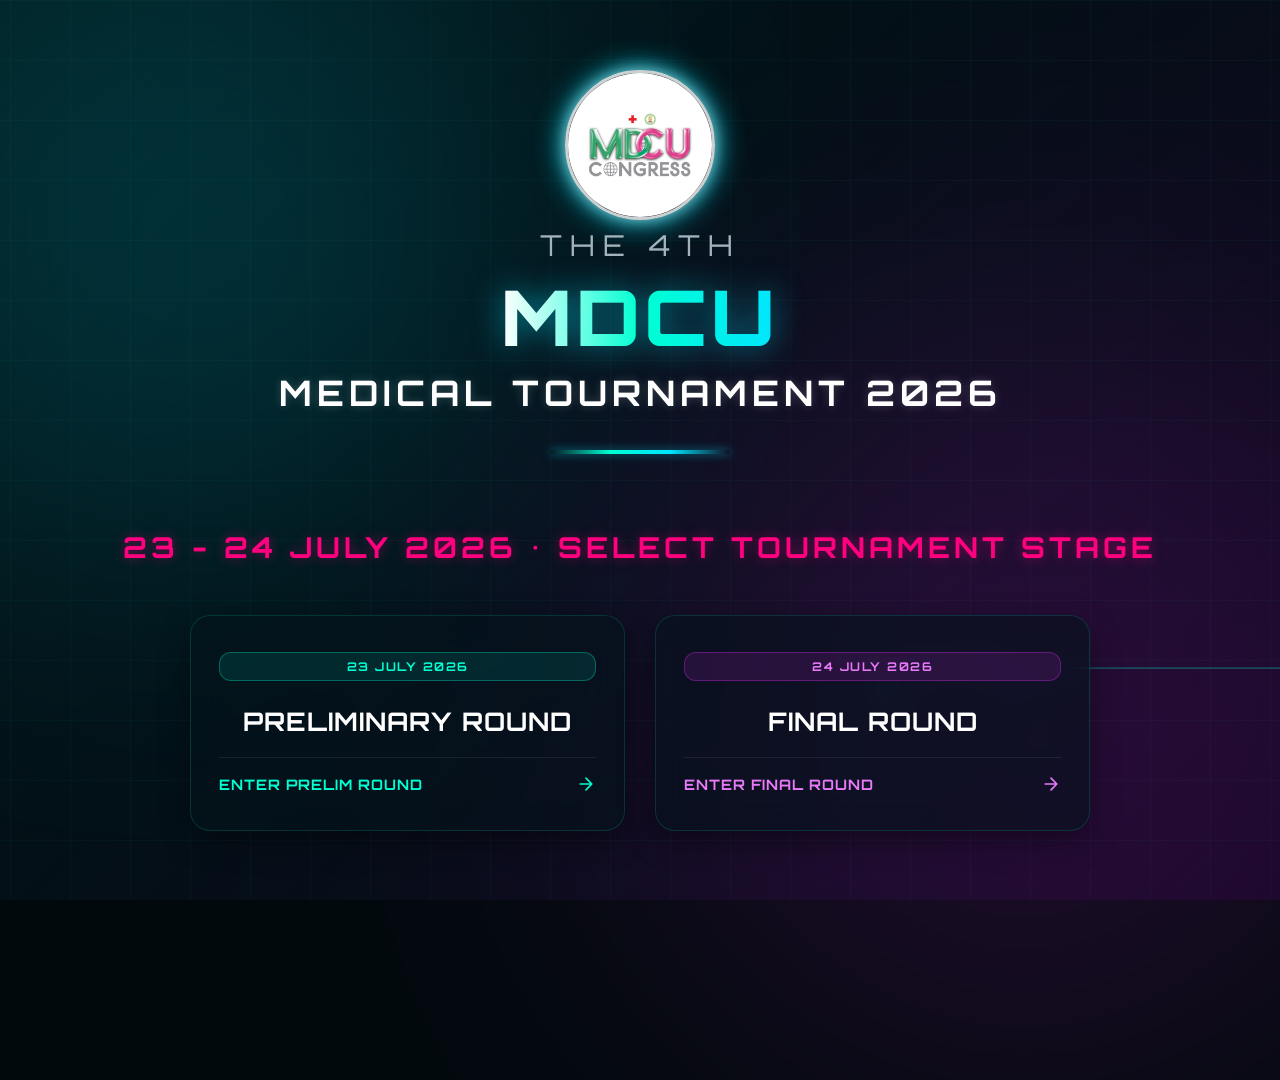
==== commit 2c3ac01e: "feat: update README.md for audio context instructions; remove audio indicators from final and prelim" ====
--- a/index.html
+++ b/index.html
@@ -50,7 +50,6 @@
             <div>
               <div class="portal-badge">23 JULY 2026</div>
               <h2 class="portal-title">PRELIMINARY ROUND</h2>
-              <p class="portal-desc">Access live countdown timer, interactive timing controls, and live standings leaderboard.</p>
             </div>
             <div class="portal-action">
               <span>ENTER PRELIM ROUND</span>
@@ -65,7 +64,6 @@
             <div>
               <div class="portal-badge">24 JULY 2026</div>
               <h2 class="portal-title">FINAL ROUND</h2>
-              <p class="portal-desc">Access final championship stage display and future custom competition controls.</p>
             </div>
             <div class="portal-action">
               <span>ENTER FINAL ROUND</span>
--- a/styles.css
+++ b/styles.css
@@ -206,17 +206,17 @@
 .jeopardy-badge {
   display: inline-block;
   font-family: var(--font-title);
-  font-size: 0.8rem;
-  font-weight: 700;
-  letter-spacing: 2px;
+  font-size: 1.15rem;
+  font-weight: 700;
+  letter-spacing: 3px;
   color: var(--neon-pink);
-  background: rgba(255, 0, 127, 0.1);
-  border: 1px solid rgba(255, 0, 127, 0.3);
-  padding: 6px 18px;
-  border-radius: 20px;
-  margin-bottom: 10px;
-  text-transform: uppercase;
-  box-shadow: 0 0 15px rgba(255, 0, 127, 0.15);
+  background: rgba(255, 0, 127, 0.12);
+  border: 1.5px solid rgba(255, 0, 127, 0.4);
+  padding: 10px 28px;
+  border-radius: 30px;
+  margin-bottom: 14px;
+  text-transform: uppercase;
+  box-shadow: 0 0 20px rgba(255, 0, 127, 0.2);
 }
 
 .jeopardy-grid {
@@ -489,13 +489,14 @@
 }
 
 .tournament-details {
-  font-size: 1.2rem;
-  font-weight: 600;
+  font-family: var(--font-title);
+  font-size: 1.8rem;
+  font-weight: 700;
   color: var(--neon-pink);
-  letter-spacing: 3px;
-  text-transform: uppercase;
-  text-shadow: 0 0 8px rgba(255, 0, 127, 0.3);
-  margin-top: 60px;
+  letter-spacing: 4px;
+  text-transform: uppercase;
+  text-shadow: 0 0 12px rgba(255, 0, 127, 0.4);
+  margin-top: 50px;
   margin-bottom: 10px;
   position: relative;
   z-index: 5;
@@ -976,7 +977,7 @@
   font-size: 1.6rem;
   font-weight: 700;
   letter-spacing: 1px;
-  margin-bottom: 10px;
+  margin-bottom: 20px;
   color: #ffffff;
 }
 
@@ -1077,17 +1078,17 @@
 .jeopardy-badge {
   display: inline-block;
   font-family: var(--font-title);
-  font-size: 0.8rem;
-  font-weight: 700;
-  letter-spacing: 2px;
+  font-size: 1.15rem;
+  font-weight: 700;
+  letter-spacing: 3px;
   color: var(--neon-pink);
-  background: rgba(255, 0, 127, 0.1);
-  border: 1px solid rgba(255, 0, 127, 0.3);
-  padding: 6px 18px;
-  border-radius: 20px;
-  margin-bottom: 10px;
-  text-transform: uppercase;
-  box-shadow: 0 0 15px rgba(255, 0, 127, 0.15);
+  background: rgba(255, 0, 127, 0.12);
+  border: 1.5px solid rgba(255, 0, 127, 0.4);
+  padding: 10px 28px;
+  border-radius: 30px;
+  margin-bottom: 14px;
+  text-transform: uppercase;
+  box-shadow: 0 0 20px rgba(255, 0, 127, 0.2);
 }
 
 .jeopardy-grid {
@@ -1540,7 +1541,11 @@
     width: 100%;
     height: 1px;
   }
-}
-
-
-
+  .tournament-details {
+    font-size: 1.3rem;
+    letter-spacing: 2px;
+  }
+}
+
+
+
